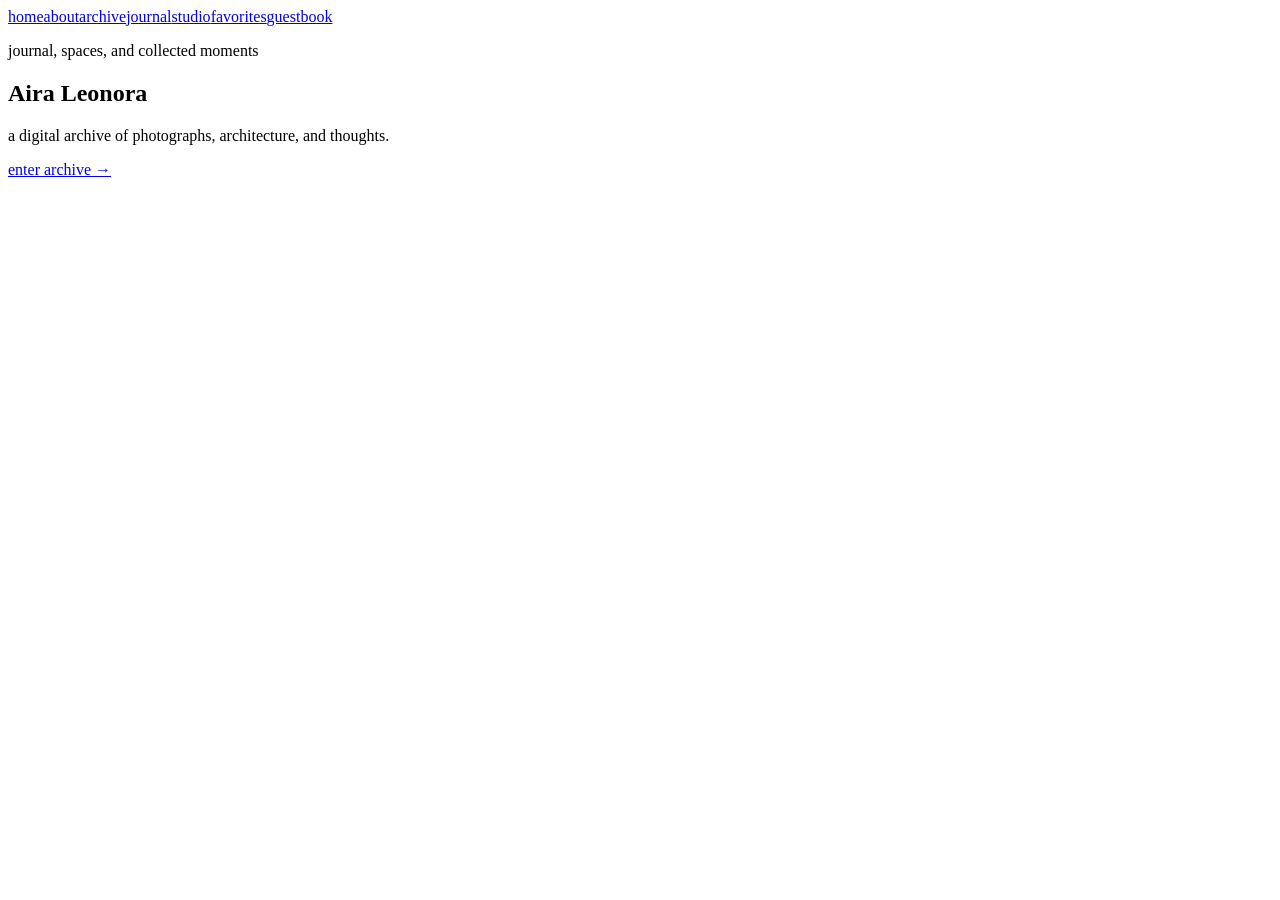
==== index.html @ 54dc2945 "Add files via upload" ====
<!DOCTYPE html><html><head><title>Aira Leonora</title><link rel="stylesheet" href="css/style.css"></head>
<body><nav><a href="index.html">home</a><a href="about.html">about</a><a href="archive.html">archive</a><a href="journal.html">journal</a><a href="studio.html">studio</a><a href="favorites.html">favorites</a><a href="guestbook.html">guestbook</a></nav>
<section class="hero"><p>journal, spaces, and collected moments</p><h1>Aira Leonora</h1><p>a digital archive of photographs, architecture, and thoughts.</p><a class="btn" href="archive.html">enter archive →</a></section>
<script src="js/script.js"></script></body></html>
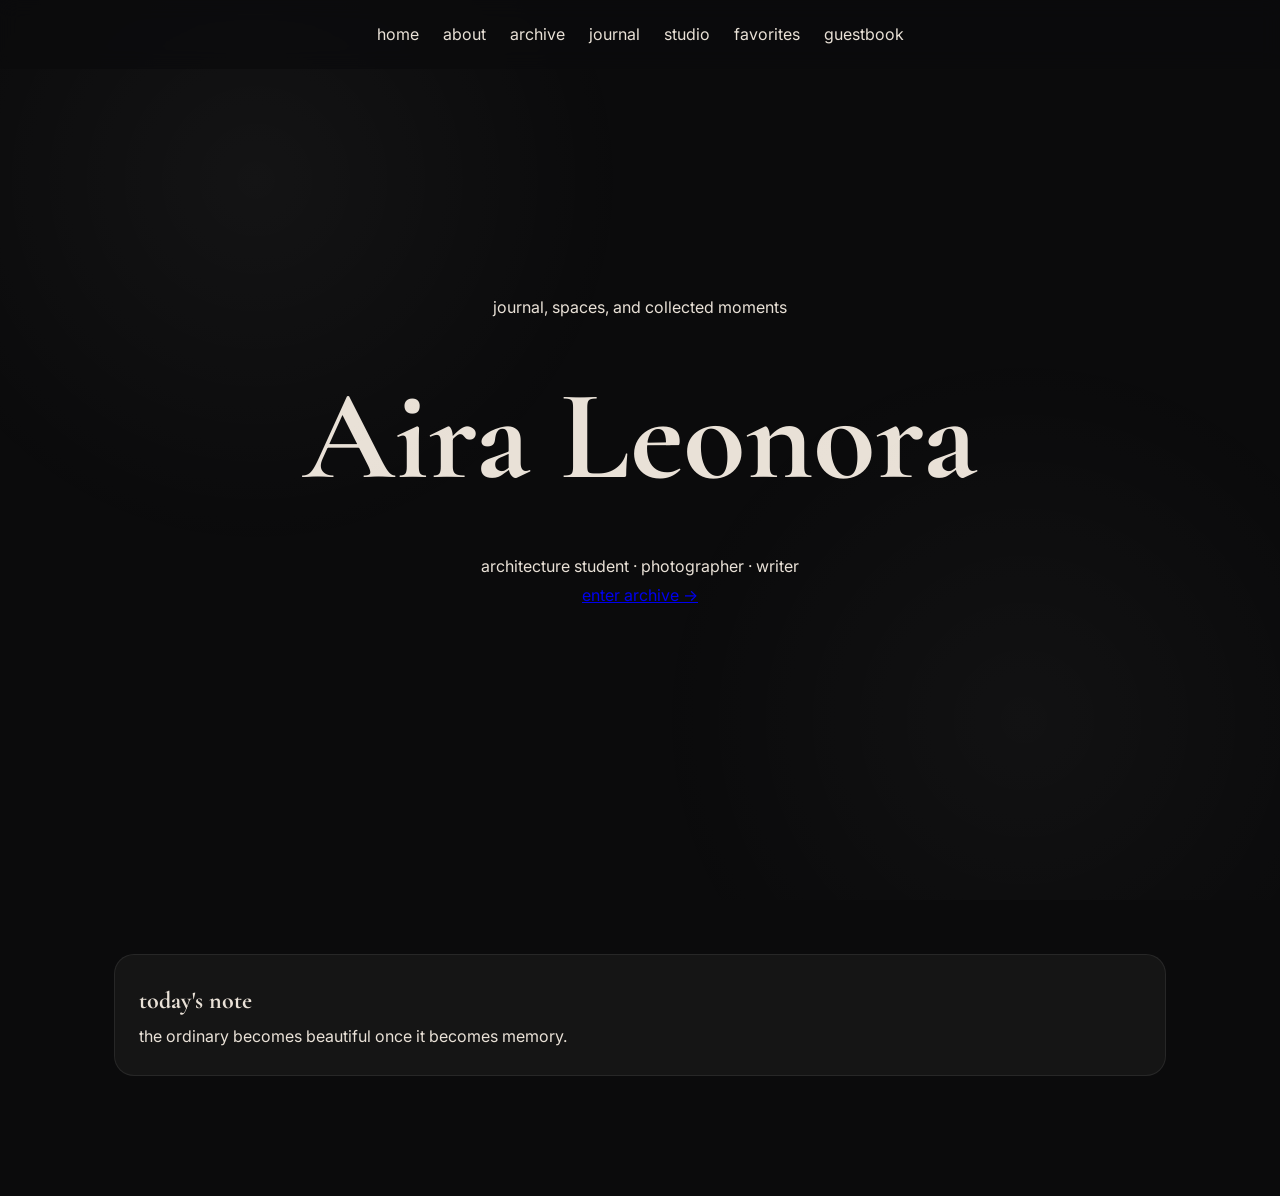
==== commit 1b6bfb2f: "Update index.html" ====
--- a/index.html
+++ b/index.html
@@ -1,5 +1,34 @@
 
 <!DOCTYPE html><html><head><title>Aira Leonora</title><link rel="stylesheet" href="css/style.css"></head>
 <body><nav><a href="index.html">home</a><a href="about.html">about</a><a href="archive.html">archive</a><a href="journal.html">journal</a><a href="studio.html">studio</a><a href="favorites.html">favorites</a><a href="guestbook.html">guestbook</a></nav>
-<section class="hero"><p>journal, spaces, and collected moments</p><h1>Aira Leonora</h1><p>a digital archive of photographs, architecture, and thoughts.</p><a class="btn" href="archive.html">enter archive →</a></section>
-<script src="js/script.js"></script></body></html>+<section class="hero">
+
+<p>journal, spaces, and collected moments</p>
+
+<h1>Aira Leonora</h1>
+
+<p>
+architecture student · photographer · writer
+</p>
+
+<a href="archive.html" class="enter-btn">
+enter archive →
+</a>
+
+</section>
+
+<section class="page">
+
+<div class="card">
+
+<h2>today's note</h2>
+
+<p>
+the ordinary becomes beautiful
+once it becomes memory.
+</p>
+
+</div>
+
+</section>
+<script src="js/script.js"></script></body></html>
--- a/css/style.css
+++ b/css/style.css
@@ -0,0 +1,19 @@
+
+@import url('https://fonts.googleapis.com/css2?family=Cormorant+Garamond:wght@400;500;600;700&family=Inter:wght@300;400;500&display=swap');
+*{margin:0;padding:0;box-sizing:border-box}
+body{background:#0b0b0c;color:#e9e1d7;font-family:Inter,sans-serif;line-height:1.8}
+body:before{content:'';position:fixed;inset:0;background:radial-gradient(circle at 20% 20%,rgba(255,255,255,.04),transparent 30%),radial-gradient(circle at 80% 80%,rgba(255,255,255,.03),transparent 30%);pointer-events:none}
+nav{position:sticky;top:0;padding:20px;display:flex;justify-content:center;gap:24px;background:rgba(11,11,12,.75);backdrop-filter:blur(10px)}
+nav a{color:#e9e1d7;text-decoration:none}
+.hero,.page{max-width:1100px;margin:auto;padding:100px 24px}
+.hero{min-height:85vh;display:flex;flex-direction:column;justify-content:center;align-items:center;text-align:center;animation:fade 1s}
+h1,h2{font-family:'Cormorant Garamond',serif}
+h1{font-size:clamp(4rem,10vw,8rem)}
+.card{background:#151515;border:1px solid rgba(255,255,255,.08);padding:24px;border-radius:20px;margin:20px 0;transition:.3s}
+.card:hover{transform:translateY(-6px)}
+.gallery{display:grid;grid-template-columns:repeat(auto-fit,minmax(240px,1fr));gap:24px}
+.polaroid{background:#171717;padding:12px;border-radius:12px;transition:.3s}
+.polaroid:hover{transform:scale(1.03) rotate(1deg)}
+.polaroid img{width:100%;height:300px;object-fit:cover;border-radius:8px}
+.btn{display:inline-block;margin-top:24px;padding:12px 20px;border:1px solid #e9e1d7;color:#e9e1d7;text-decoration:none}
+@keyframes fade{from{opacity:0;transform:translateY(20px)}to{opacity:1;transform:none}}
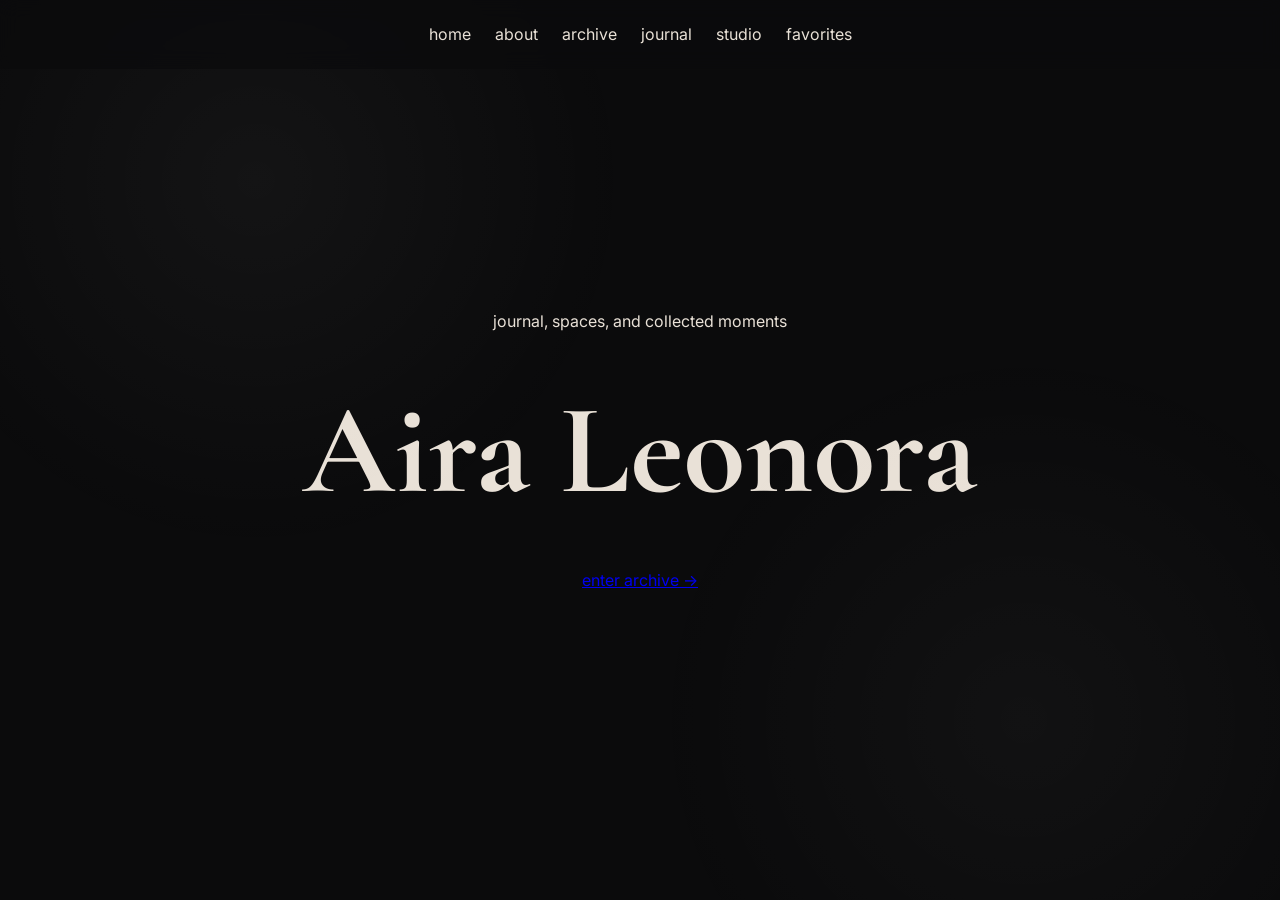
==== commit 776ddd1f: "Update index.html" ====
--- a/index.html
+++ b/index.html
@@ -1,15 +1,33 @@
+<!DOCTYPE html>
+<html lang="en">
+<head>
+<meta charset="UTF-8">
+<meta name="viewport" content="width=device-width, initial-scale=1.0">
+<title>Aira Leonora</title>
 
-<!DOCTYPE html><html><head><title>Aira Leonora</title><link rel="stylesheet" href="css/style.css"></head>
-<body><nav><a href="index.html">home</a><a href="about.html">about</a><a href="archive.html">archive</a><a href="journal.html">journal</a><a href="studio.html">studio</a><a href="favorites.html">favorites</a><a href="guestbook.html">guestbook</a></nav>
+<link rel="stylesheet" href="css/style.css">
+
+<link href="https://fonts.googleapis.com/css2?family=Cormorant+Garamond:wght@400;500;600&family=Inter:wght@300;400&display=swap" rel="stylesheet">
+</head>
+
+<body>
+
+<div class="cursor-glow"></div>
+
+<nav>
+<a href="index.html">home</a>
+<a href="about.html">about</a>
+<a href="archive.html">archive</a>
+<a href="journal.html">journal</a>
+<a href="studio.html">studio</a>
+<a href="favorites.html">favorites</a>
+</nav>
+
 <section class="hero">
 
 <p>journal, spaces, and collected moments</p>
 
 <h1>Aira Leonora</h1>
-
-<p>
-architecture student · photographer · writer
-</p>
 
 <a href="archive.html" class="enter-btn">
 enter archive →
@@ -17,18 +35,7 @@
 
 </section>
 
-<section class="page">
+<script src="js/script.js"></script>
 
-<div class="card">
-
-<h2>today's note</h2>
-
-<p>
-the ordinary becomes beautiful
-once it becomes memory.
-</p>
-
-</div>
-
-</section>
-<script src="js/script.js"></script></body></html>
+</body>
+</html>
